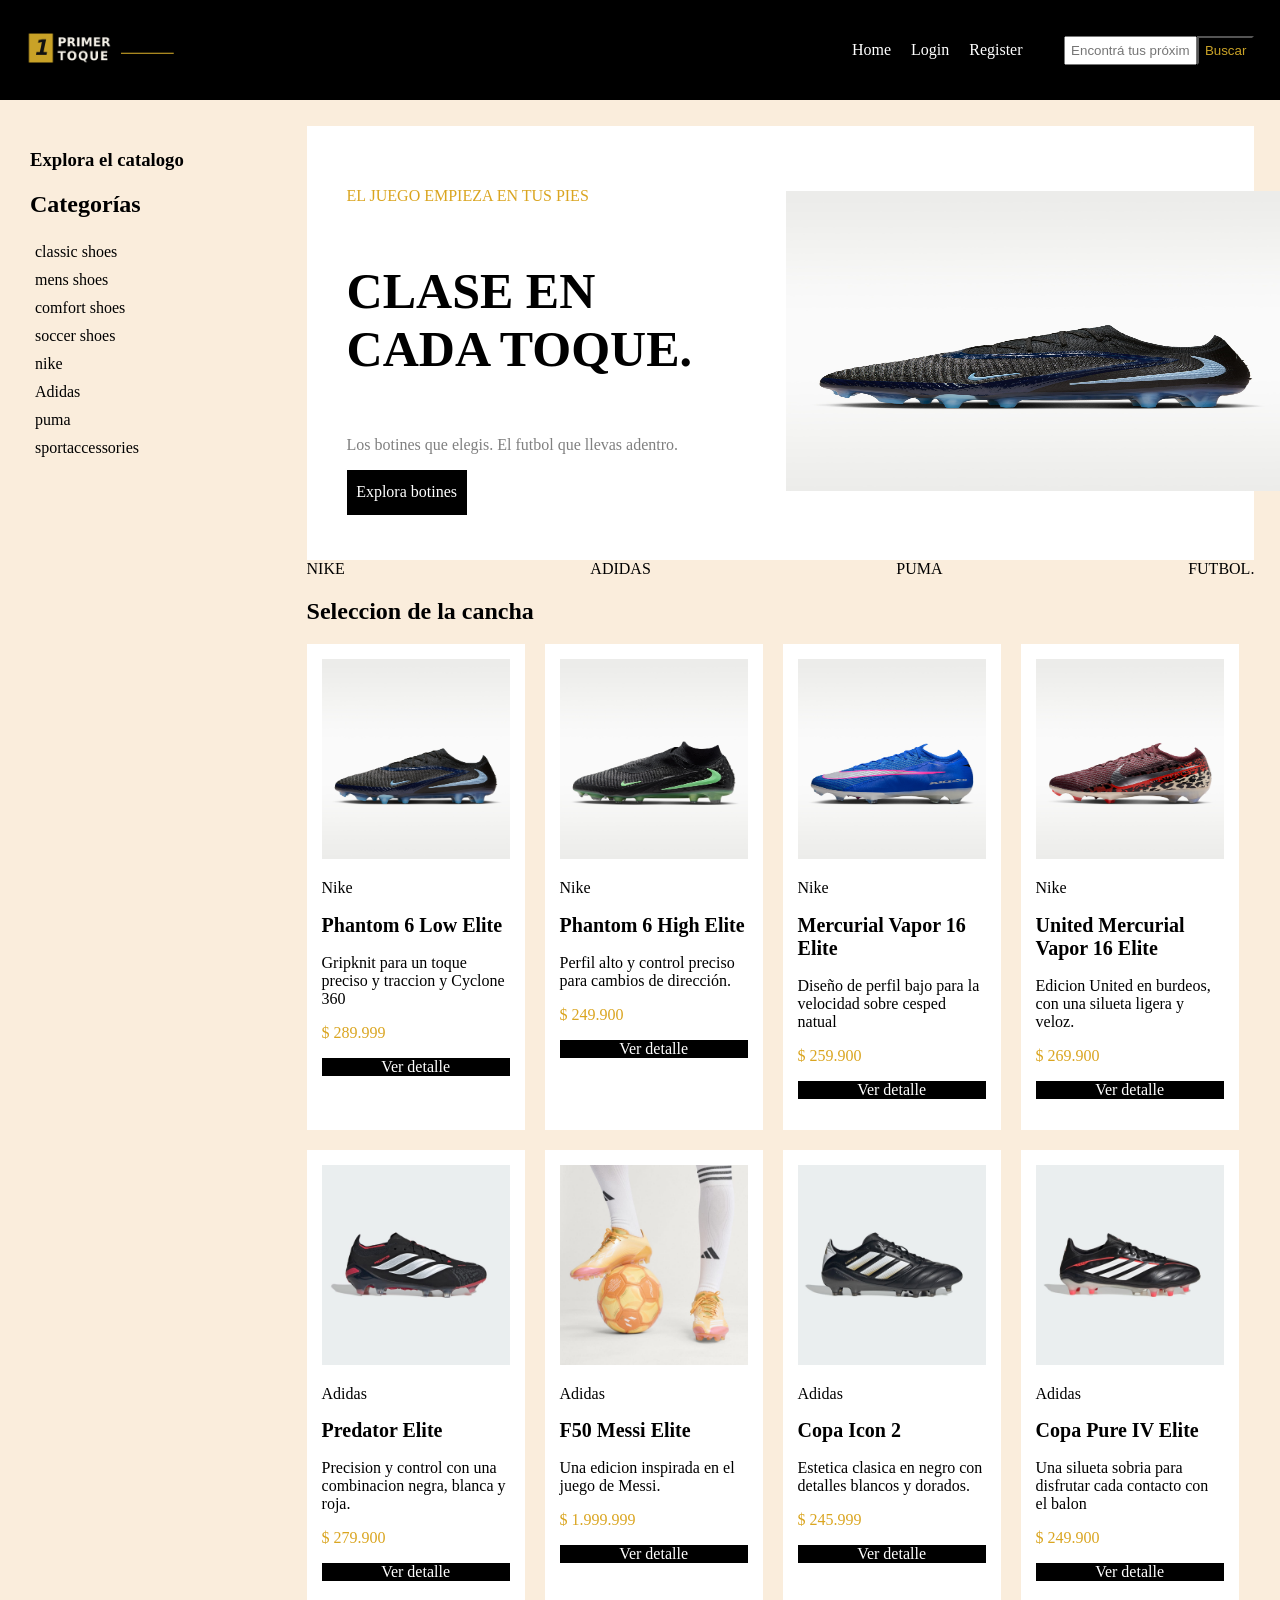
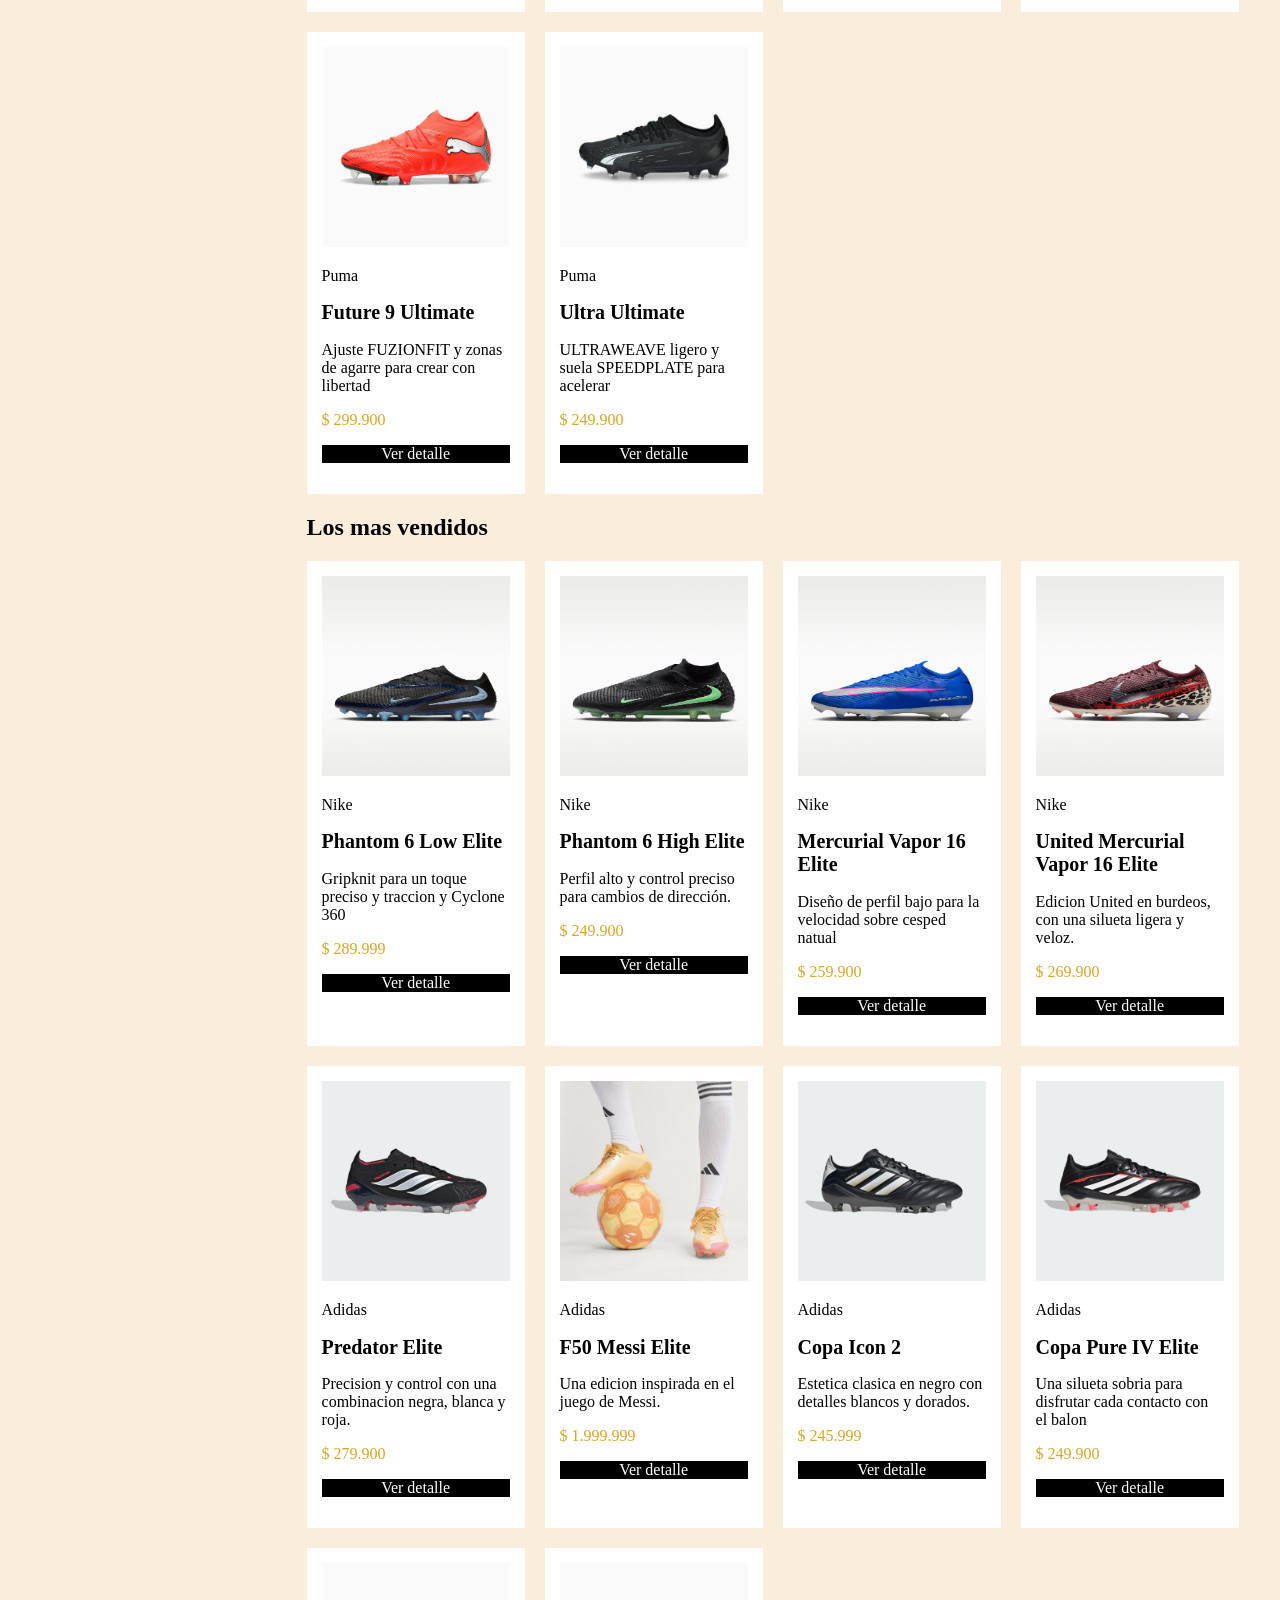
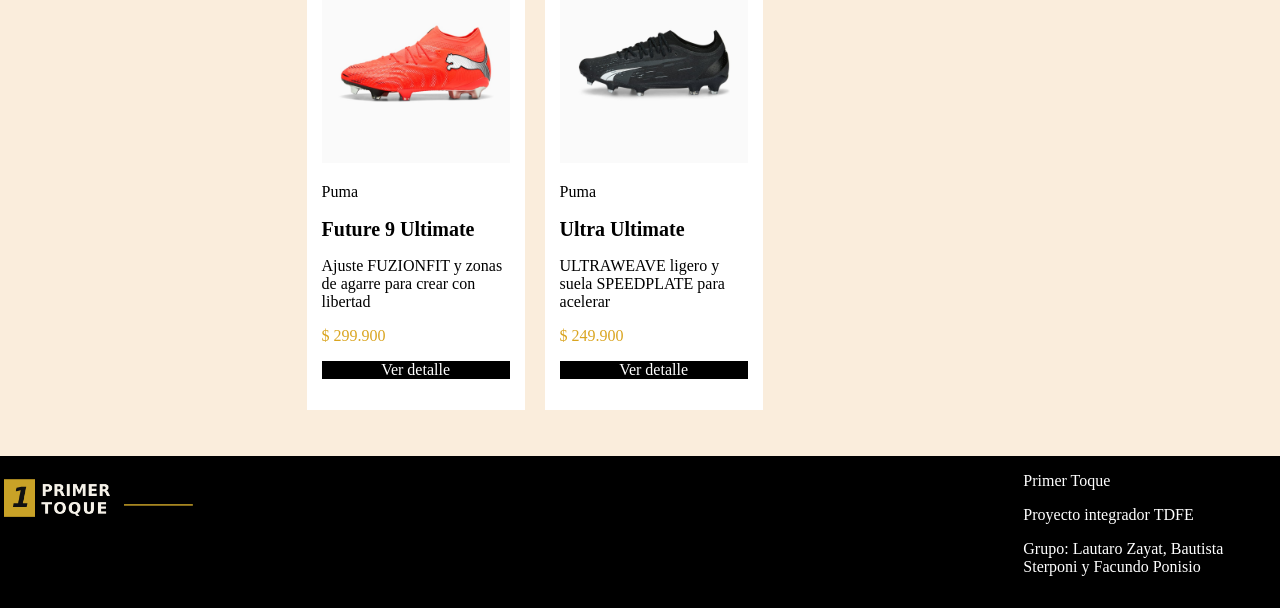
==== index.html @ 082f9bb6 "Correcciones" ====
<!DOCTYPE html>
<html lang="en">
<head>
    <meta charset="UTF-8">
    <meta name="viewport" content="width=device-width, initial-scale=1.0">
    <link rel="stylesheet" href="./css/styles.css">
    <title>index</title>
</head>
<body>
<header>
        <div class="logoclaro">
    <a href="./index.html">
        <img src="./img/logo-claro.png" alt="logo">
    </a>
</div>
        <nav class="userheader">
            <ul class="navul">
                <li><a href="./index.html">Home </a></li>
                <li><a href="./login.html">Login </a></li>
                <li><a href="./register.html">Register</a></li>
            </ul>
        </nav>
<form class="buscador" action="" method="GET">
    <input type="text" name="buscar" placeholder="Encontrá tus próximos botines">
    <button type="submit">Buscar</button>
</form>
</header>
<div class="contenido">
    <aside class="aside">
        <h3> Explora el catalogo</h3>
        <h2>Categorías</h2>
        <nav>
            <ul>
                <li><a href="./category.html">classic shoes</a></li>
                <li><a href="./category.html">mens shoes</a></li>
                <li><a href="./category.html">comfort shoes</a></li>
                <li><a href="./category.html">soccer shoes</a></li>
                <li><a href="./category.html">nike</a></li>
                <li><a href="./category.html">Adidas</a></li>
                <li><a href="./category.html">puma</a></li>
                <li><a href="./category.html">sportaccessories</a></li>
            </ul>
        </nav>
    </aside>
<main>
<section class="secind">
        <div class="textind">
        <p class="text1">EL JUEGO EMPIEZA EN TUS PIES</p>
        <h1 class="tituind">CLASE EN CADA TOQUE.</h1>
        <p class="text2">Los botines que elegis. El futbol que llevas adentro.</p>
        <a class="text3" href="./category.html"> Explora botines
        </a>   
        </div>
        <div class="imgportada">
        <img class="imgindex" src="./img/nike-phantom-low.jpg" alt="Imagen del botin phantom 6 low Elite">
        </div>
</section>
    <div class="marcasind">
        <span> NIKE</span>
       <span> ADIDAS</span>
       <span> PUMA</span>
       <span> FUTBOL.</span>
    </div>
<section>
    <h1> Seleccion de la cancha</h1>
    <div class="primerafila fila">
<article class="botin1">
    <img src="./img/nike-phantom-low.jpg" alt="botin">
    <p>Nike</p>
    <h2>Phantom 6 Low Elite</h2>
    <p>Gripknit para un toque preciso y traccion y Cyclone 360</p>
    <a href="./product.html"> 
    <span class="precios">
        $ 289.999
    </span>
     <div>
        <p> Ver detalle</p>
     </div>
    </a>
</article>

<article class="botin2">
    <img src="./img/nike-phantom-high.jpg" alt="botin">
    <p>Nike</p>
    <h2> Phantom 6 High Elite</h2>
    <p>Perfil alto y control preciso para cambios de dirección.</p>
    <a href="./product.html"> 
    <span class="precios">
        $ 249.900
    </span>
     <div>
        <p> Ver detalle</p>
     </div> 
    </a>
</article>

<article class="botin3">
    <img src="./img/nike-vapor.jpg" alt="botin">
    <p>Nike</p>
    <h2>Mercurial Vapor 16 Elite</h2>
    <p>Diseño de perfil bajo para la velocidad sobre cesped natual </p>
    <a href="./product.html">
    <span class="precios">
        $ 259.900
    </span>
     <div>
        <p> Ver detalle</p>
    </div> 
    </a>
</article>
<article class="botin4">
    <img src="./img/nike-united.jpg" alt="botin">
    <p>Nike</p>
    <h2>United Mercurial Vapor 16 Elite</h2>
    <p>Edicion United en burdeos, con una silueta ligera y veloz. </p>
    <a href="./product.html"> 
    <span class="precios">
        $ 269.900
    </span>
     <div>
        <p> Ver detalle</p> 
    </a>
</article>
</div>
<div class="segundafila fila">
</article>
<article class="botin5">
    <img src="./img/adidas-predator.jpg" alt="botin">
    <p>Adidas</p>
    <h2>Predator Elite</h2>
    <p>Precision y control con una combinacion negra, blanca y roja. </p>
    <a href="./product.html"> 
    <span class="precios">
        $ 279.900
    </span>
     <div>
        <p> Ver detalle</p>
    </div> 
    </a>
</article>
<article class="botin6">
    <img src="./img/adidas-f50-messi.jpg"alt="botin">
    <p>Adidas</p>
    <h2>F50 Messi Elite</h2>
    <p>Una edicion inspirada en el juego de Messi. </p>
    <a href="./product.html"> 
    <span class="precios">
        $ 1.999.999
    </span>
     <div>
        <p> Ver detalle</p>
    </div> 
    </a>
</article>
<article class="botin7">
    <img src="./img/adidas-copa-icon.jpg" alt="botin">
    <p>Adidas</p>
    <h2>Copa Icon 2</h2>
    <p>Estetica clasica en negro con detalles blancos y dorados. </p>
    <a href="./product.html">
    <span class="precios">
       $ 245.999
    </span> 
     <div>
        <p> Ver detalle</p>
    </div> 
    </a>
</article>
<article class="botin8">
    <img src="./img/adidas-copa-pure.jpg" alt="botin">
    <p>Adidas</p>
    <h2>Copa Pure IV Elite</h2>
    <p>Una silueta sobria para disfrutar cada contacto con el balon </p>
    <a href="./product.html"> 
    <span class="precios">
        $ 249.900
    </span>
    <div>
        <p> Ver detalle</p>
    </div>  
    </a>
</article>
</div>
<div class="tercerafila fila">
<article class="botin9">
    <img src="./img/puma-future.jpg" alt="botin">
    <p>Puma</p>
    <h2>Future 9 Ultimate</h2>
    <p>Ajuste FUZIONFIT y zonas de agarre para crear con libertad </p>
    <a href="./product.html">
    <span class="precios">
        $ 299.900
    </span> 
     <div>
        <p> Ver detalle</p>
    </div> 
    </a>
</article>
<article class="botin10">
    <img src="./img/puma-ultra.jpg" alt="botin">
    <p>Puma</p>
    <h2>Ultra Ultimate</h2>
    <p>ULTRAWEAVE ligero y suela SPEEDPLATE para acelerar </p>
    <a href="./product.html"> 
    <span class="precios">
        $ 249.900
    </span>
     <div>
        <p> Ver detalle</p>
    </div> 
    </a>
</article>
</div>
</section>
<section>
<h1> Los mas vendidos </h1>
<div class="primerafila fila">
<article class="botin1">
    <img src="./img/nike-phantom-low.jpg" alt="botin">
    <p>Nike</p>
    <h2>Phantom 6 Low Elite</h2>
    <p>Gripknit para un toque preciso y traccion y Cyclone 360</p>
    <a href="./product.html"> 
    <span class="precios">
        $ 289.999
    </span>
     <div>
        <p> Ver detalle</p>
     </div>
    </a>
</article>

<article class="botin2">
    <img src="./img/nike-phantom-high.jpg" alt="botin">
    <p>Nike</p>
    <h2> Phantom 6 High Elite</h2>
    <p>Perfil alto y control preciso para cambios de dirección.</p>
    <a href="./product.html"> 
    <span class="precios">
        $ 249.900
    </span>
     <div>
        <p> Ver detalle</p>
     </div> 
    </a>
</article>

<article class="botin3">
    <img src="./img/nike-vapor.jpg" alt="botin">
    <p>Nike</p>
    <h2>Mercurial Vapor 16 Elite</h2>
    <p>Diseño de perfil bajo para la velocidad sobre cesped natual </p>
    <a href="./product.html">
    <span class="precios">
        $ 259.900
    </span>
     <div>
        <p> Ver detalle</p>
    </div> 
    </a>
</article>
<article class="botin4">
    <img src="./img/nike-united.jpg" alt="botin">
    <p>Nike</p>
    <h2>United Mercurial Vapor 16 Elite</h2>
    <p>Edicion United en burdeos, con una silueta ligera y veloz. </p>
    <a href="./product.html"> 
    <span class="precios">
        $ 269.900
    </span>
     <div>
        <p> Ver detalle</p> 
    </a>
</article>
</div>
<div class="segundafila fila">
</article>
<article class="botin5">
    <img src="./img/adidas-predator.jpg" alt="botin">
    <p>Adidas</p>
    <h2>Predator Elite</h2>
    <p>Precision y control con una combinacion negra, blanca y roja. </p>
    <a href="./product.html"> 
    <span class="precios">
        $ 279.900
    </span>
     <div>
        <p> Ver detalle</p>
    </div> 
    </a>
</article>
<article class="botin6">
    <img src="./img/adidas-f50-messi.jpg"alt="botin">
    <p>Adidas</p>
    <h2>F50 Messi Elite</h2>
    <p>Una edicion inspirada en el juego de Messi. </p>
    <a href="./product.html"> 
    <span class="precios">
        $ 1.999.999
    </span>
     <div>
        <p> Ver detalle</p>
    </div> 
    </a>
</article>
<article class="botin7">
    <img src="./img/adidas-copa-icon.jpg" alt="botin">
    <p>Adidas</p>
    <h2>Copa Icon 2</h2>
    <p>Estetica clasica en negro con detalles blancos y dorados. </p>
    <a href="./product.html">
    <span class="precios">
       $ 245.999
    </span> 
     <div>
        <p> Ver detalle</p>
    </div> 
    </a>
</article>
<article class="botin8">
    <img src="./img/adidas-copa-pure.jpg" alt="botin">
    <p>Adidas</p>
    <h2>Copa Pure IV Elite</h2>
    <p>Una silueta sobria para disfrutar cada contacto con el balon </p>
    <a href="./product.html"> 
    <span class="precios">
        $ 249.900
    </span>
    <div>
        <p> Ver detalle</p>
    </div>  
    </a>
</article>
</div>
<div class="tercerafila fila">
<article class="botin9">
    <img src="./img/puma-future.jpg" alt="botin">
    <p>Puma</p>
    <h2>Future 9 Ultimate</h2>
    <p>Ajuste FUZIONFIT y zonas de agarre para crear con libertad </p>
    <a href="./product.html">
    <span class="precios">
        $ 299.900
    </span> 
     <div>
        <p> Ver detalle</p>
    </div> 
    </a>
</article>
<article class="botin10">
    <img src="./img/puma-ultra.jpg" alt="botin">
    <p>Puma</p>
    <h2>Ultra Ultimate</h2>
    <p>ULTRAWEAVE ligero y suela SPEEDPLATE para acelerar </p>
    <a href="./product.html"> 
    <span class="precios">
        $ 249.900
    </span>
     <div>
        <p> Ver detalle</p>
    </div> 
    </a>
</article>
</div>
</section>
</main>
</div>

<footer>
    <a href="./index.html">
        <img src="./img/logo-claro.png" alt="logo">
    </a>

 <ul class="footer-links">
        <li><a href="./index.html" class="txtfooter" >Primer Toque</a></li>
    <p class="txtfooter">Proyecto integrador TDFE</p>
    <p class="txtfooter">Grupo: Lautaro Zayat, Bautista Sterponi y Facundo Ponisio</p>
</ul>

</footer>

</body>
</html>
---- css/styles.css ----
* { 
   box-sizing: border-box; 
}
	body {
    margin: 0;
    background-color: rgb(250, 237, 220);
 }	
ul, ol {
   padding: 0;
 }
li {
   list-style-type: none; 
}

a { 
  text-decoration: none; color: #000; 
}

header{
    background-color: black;
    display: flex; 
    align-items:center;
    padding: 0.5% 2%;
    height:100px;
}

.userheader {
    display: flex;
    justify-content: center;
    width:40%;
}

.navul {
    display: flex;
    flex-direction:row;
    gap: 20px;
    padding: 0;
    justify-content: center;
}
.userheader a {
    color: white;         
    text-decoration: none;
   
}

.buscador {
    display: flex;
    width: 30%;
    margin-left: 0;
}

.buscador input {
    width: 100%;
    padding: 5px;
}

.buscador button {
    background-color: black;
    color: #C9A227
}

.logoclaro img{
     width: 20%;
    height: auto;
}

footer{
    background-color: black;
margin-bottom: 0;
text-decoration: none;
display: flex;
}

footer img {
    width: 20%;
    height: auto;
    margin-top: 2%;
    margin-bottom: 7%;
}

.txtfooter{
    color:white;
    justify-content: flex-start;
    display: flex;
}

main{
    padding:2%;
}

.fila {
    display: flex;
    flex-wrap: wrap;
    gap: 20px;
    margin-bottom: 20px;
}

.fila article {
    width: 23%;
    padding: 15px;
    background-color: white;
}

.fila img {
    width: 100%;
    height: 200px;
}

.fila p {
    width: 100%;
}

.fila h2 {
    font-size: 20px;
}
.contenido{
    display:flex;
    flex-direction: row;
}
.contenido aside{
    width:20%;
    padding:30px
}
.contenido main{
    width:80%;
    margin: 0px 0px 0px 30px;
}
article div p{
    display:flex;
    flex-direction:row;
    background-color: black;
    color: white;
    justify-content: center;
}
aside nav ul li{
    padding:5px;
}
.precios{
    color:goldenrod;
}
.menshoe{
    color:goldenrod;
}
.producto {
    display: flex;
    flex-direction: row;
    gap: 40px;
    margin-top: 30px;
}

.imagenproducto {
    width: 50%;
    background-color: white;
    padding: 20px;
}

.imagenproducto img {
    width: 100%;
    height: 500px;
    object-fit: contain;
}

.infoproducto {
    width: 50%;
    padding: 20px;
}

.marca {
    color: goldenrod;
    font-size: 18px;
}

.infoproducto h1 {
    font-size: 35px;
}

.descripcion {
    font-size: 18px;
    line-height: 1.5;
}

.infoproducto .precios {
    font-size: 25px;
    font-weight: bold;
    color: goldenrod;
}

.talles {
    margin-top: 30px;
}

.talles button {
    background-color: white;
    border: 1px solid black;
    padding: 10px 15px;
    margin-right: 5px;
}

.cantidad {
    margin-top: 25px;
}

.cantidad input {
    width: 60px;
    padding: 8px;
}

.comprar {
    margin-top: 25px;
}

.comprar button {
    width: 200px;
    padding: 12px;
    background-color: black;
    color: white;
    border: none;
    font-size: 16px;
}

.detallesproducto {
    margin-top: 40px;
    padding: 20px;
    background-color: white;
}

.detallesproducto h2 {
    font-size: 22px;
}

.detallesproducto p {
    line-height: 1.5;
}

.detallesproducto ul {
    padding-left: 20px;
}

.detallesproducto li {
    list-style-type: disc;
    padding: 5px;
}

.login{
    background-color: white;
    width: 30%;
    height: auto;
     margin: 5% auto;
}

.contralogin{
    margin-bottom: 2%;
}

.loginform{
   padding: 7%;
}

.ingresar{
    width: 100%;
    padding: 10px;
    background-color: black;
    color: white;
    border: none;
    margin-top: 10px;
    margin-bottom: 2%;
}

.tulugar{
    color: goldenrod;
}

.mainlogin{
    display: flex;
}

.mainregister{
    display: flex;
}

.registrarme{
     width: 100%;
    padding: 10px;
    background-color: black;
    color: white;
    border: none;
    margin-top: 2%;
    margin-bottom: 2%;
}

.contraregister{
    margin-bottom: 2%;
}

.registerform{
   padding: 7%;
}
.secind{
    display:flex;
    background-color:white;
    padding:25px;
}
.imgindex{
    display:flex;
    flex-direction:row;
    width:500px;
    height: 300px;
    margin: 40px 20px 40px 50px;
}
.textind{
    display:flex;   
    background-color: white;
    flex-direction: column;
    margin: 20px 15px 20px 15px;
}
.imgportada{
    width: 55%;
}
.text1{
    color:goldenrod
}
.tituind{
    font-size:50px;
}
.text2{
    color:rgba(0,0,0,0.5 )
}
.text3{
    display:flex;
    background-color:black;
    color:white;
    width:120px;
    height:45px;
    align-items:center;
    justify-content:center;
}
.marcasind{
    display:flex;
    justify-content:space-between;
}
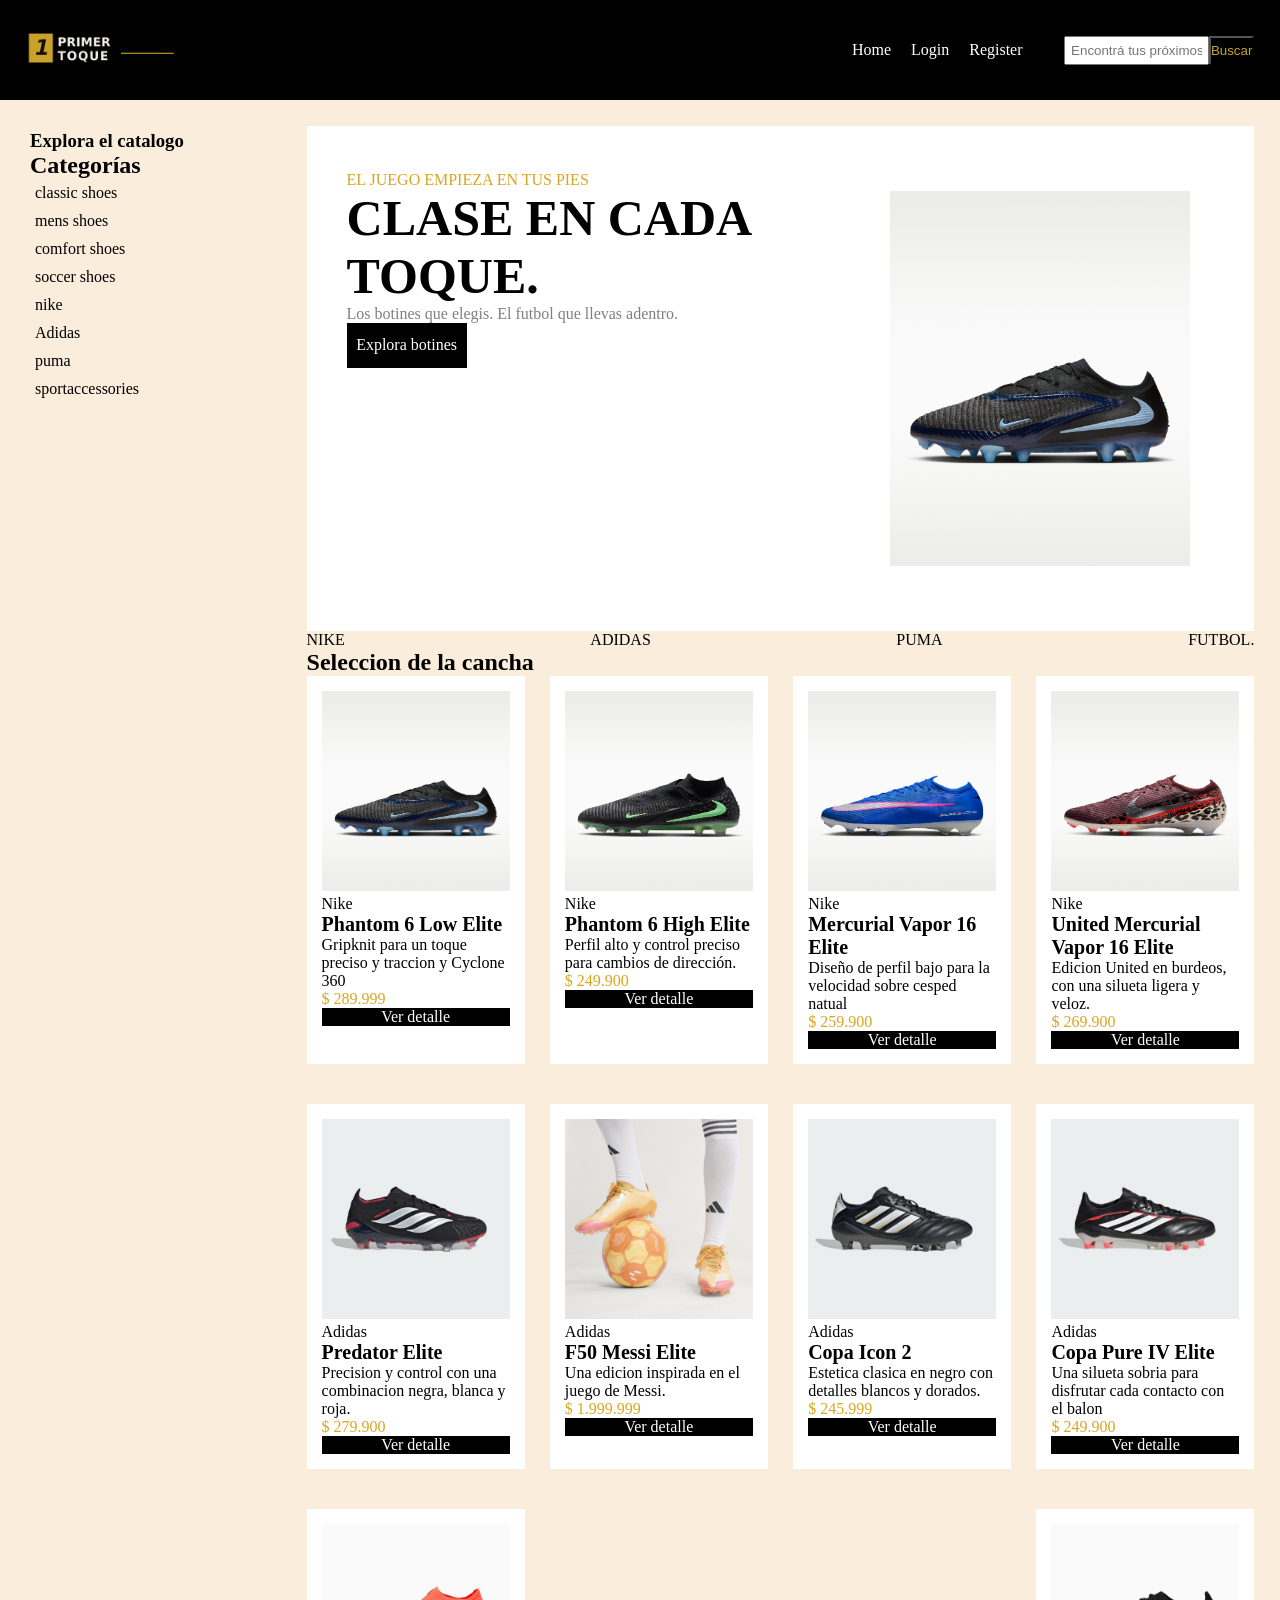
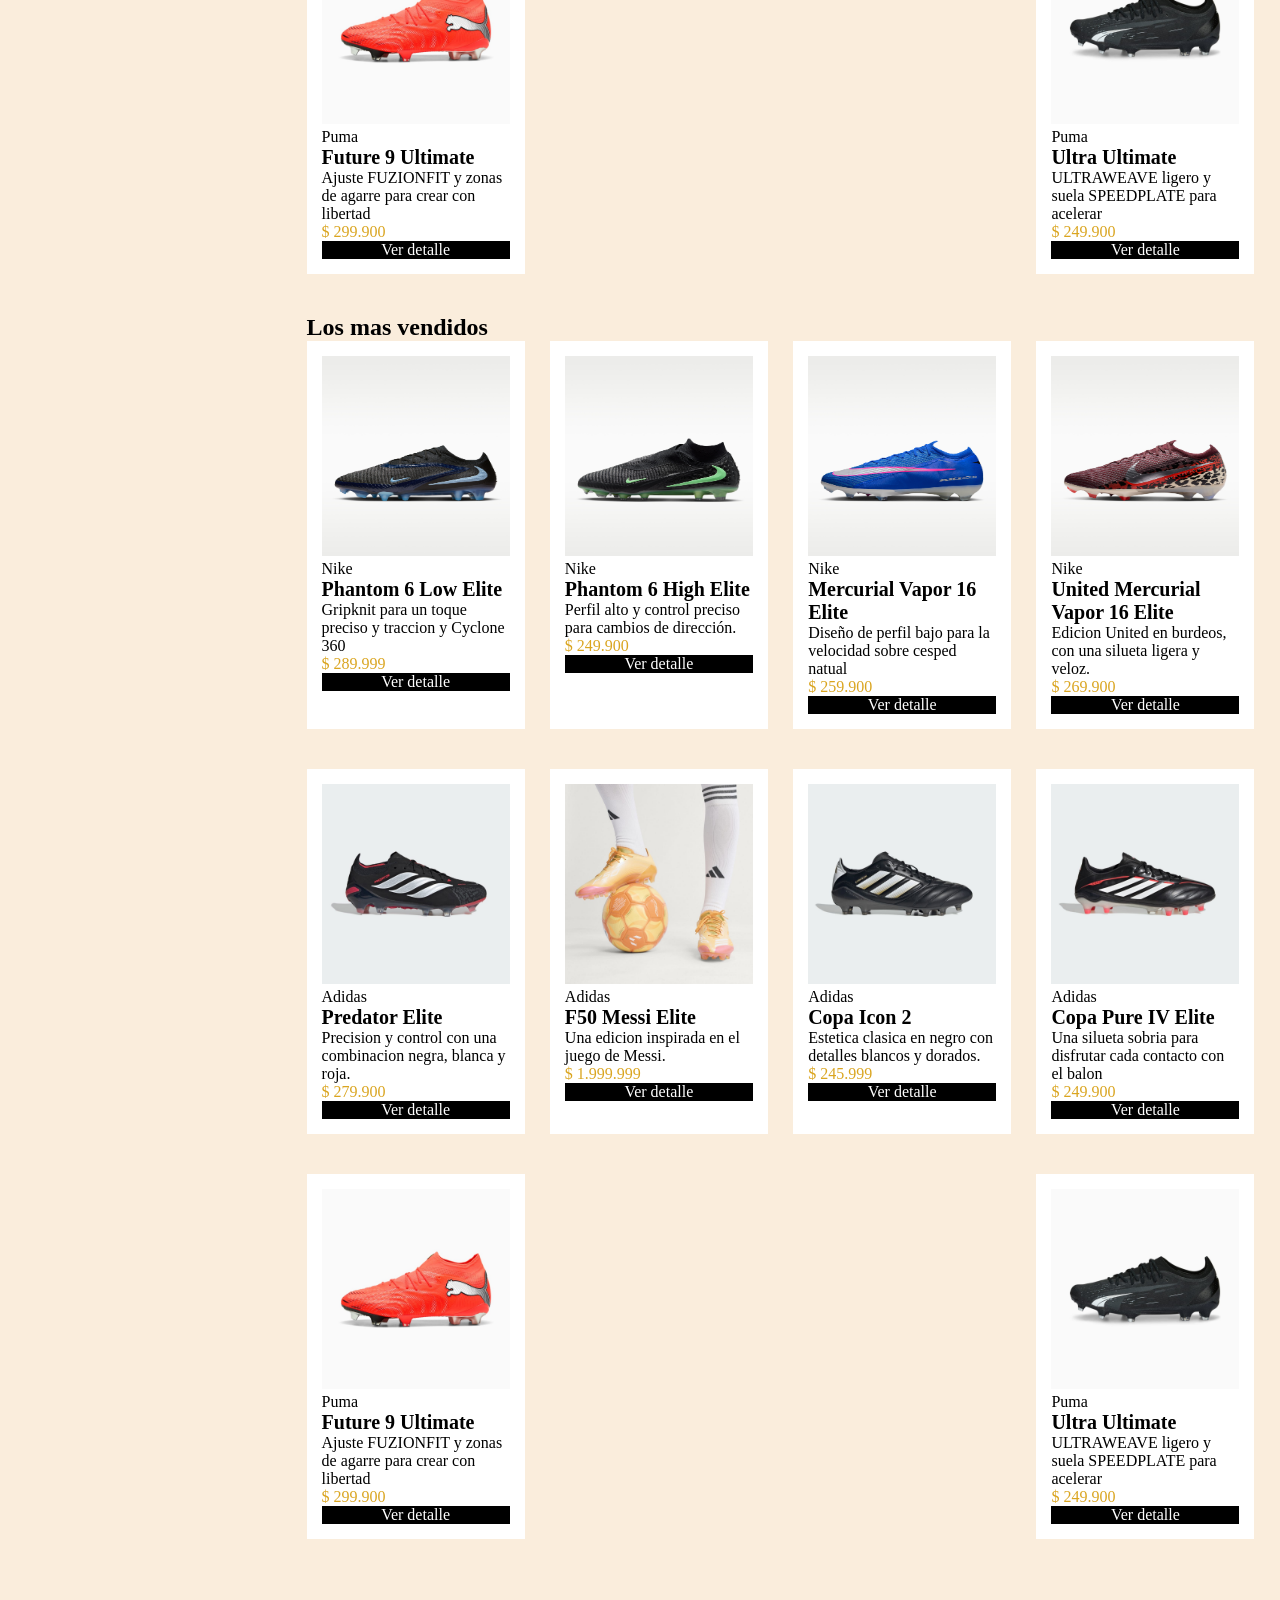
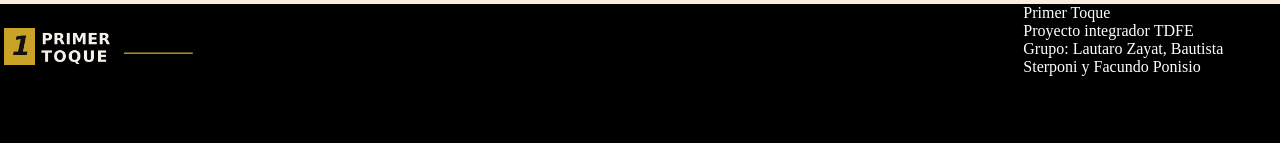
==== commit 7219f495: "Search-Results" ====
--- a/index.html
+++ b/index.html
@@ -20,7 +20,7 @@
                 <li><a href="./register.html">Register</a></li>
             </ul>
         </nav>
-<form class="buscador" action="" method="GET">
+<form class="buscador" action="./search-results.html" method="GET">
     <input type="text" name="buscar" placeholder="Encontrá tus próximos botines">
     <button type="submit">Buscar</button>
 </form>
--- a/css/styles.css
+++ b/css/styles.css
@@ -1,13 +1,14 @@
 * { 
    box-sizing: border-box; 
+   margin:0;
+   padding:0;
+
 }
 	body {
     margin: 0;
     background-color: rgb(250, 237, 220);
  }	
-ul, ol {
-   padding: 0;
- }
+ 
 li {
    list-style-type: none; 
 }
@@ -33,9 +34,11 @@
 .navul {
     display: flex;
     flex-direction:row;
-    gap: 20px;
     padding: 0;
     justify-content: center;
+}
+.navul li {
+    margin: 0 10px;
 }
 .userheader a {
     color: white;         
@@ -91,12 +94,13 @@
 .fila {
     display: flex;
     flex-wrap: wrap;
-    gap: 20px;
+    justify-content: space-between;
     margin-bottom: 20px;
 }
 
 .fila article {
     width: 23%;
+    margin-bottom: 20px;
     padding: 15px;
     background-color: white;
 }
@@ -144,24 +148,23 @@
 .producto {
     display: flex;
     flex-direction: row;
-    gap: 40px;
+    justify-content: space-between;
     margin-top: 30px;
 }
 
 .imagenproducto {
-    width: 50%;
+    width: 48%;
     background-color: white;
     padding: 20px;
 }
 
 .imagenproducto img {
     width: 100%;
-    height: 500px;
-    object-fit: contain;
+    height: auto;
 }
 
 .infoproducto {
-    width: 50%;
+    width: 48%;
     padding: 20px;
 }
 
@@ -176,7 +179,6 @@
 
 .descripcion {
     font-size: 18px;
-    line-height: 1.5;
 }
 
 .infoproducto .precios {
@@ -228,10 +230,6 @@
     font-size: 22px;
 }
 
-.detallesproducto p {
-    line-height: 1.5;
-}
-
 .detallesproducto ul {
     padding-left: 20px;
 }
@@ -303,8 +301,7 @@
 .imgindex{
     display:flex;
     flex-direction:row;
-    width:500px;
-    height: 300px;
+    width:300px;
     margin: 40px 20px 40px 50px;
 }
 .textind{
@@ -338,3 +335,61 @@
     display:flex;
     justify-content:space-between;
 }
+
+.resultados{
+    display:flex;
+    flex-direction:row;
+    margin: 20px 0px 20px 0px;
+}
+
+.botinR8{
+    width: 20%;
+    margin: 20px 0px 20px 0px;
+    padding: 10px;
+    background-color: white;
+}
+
+.botinR8 img{
+    width: 100%;
+}
+
+.botinR7{
+    width: 20%;
+    margin: 20px 0px 20px 0px;
+    padding: 10px;
+    background-color: white;
+}
+
+.botinR7 img{
+    width: 100%;
+}
+
+@media (max-width: 420px) {
+    .contenido {
+        flex-direction: column;
+    }
+    .contenido aside {
+        width: 30%;
+        margin-bottom: 20px;
+    }
+    .contenido main {
+        width: 90%;
+        margin: 0;
+    }
+    .fila article {
+        width: 33%;
+    }
+    .userheader {
+        width: 50%;
+        justify-content: space-between;       
+    }
+    .buscador {
+        width: 50%;
+    }
+    .buscador input {
+        width: 70%;
+    }
+    .buscador button {
+        width: 30%;
+    }
+}
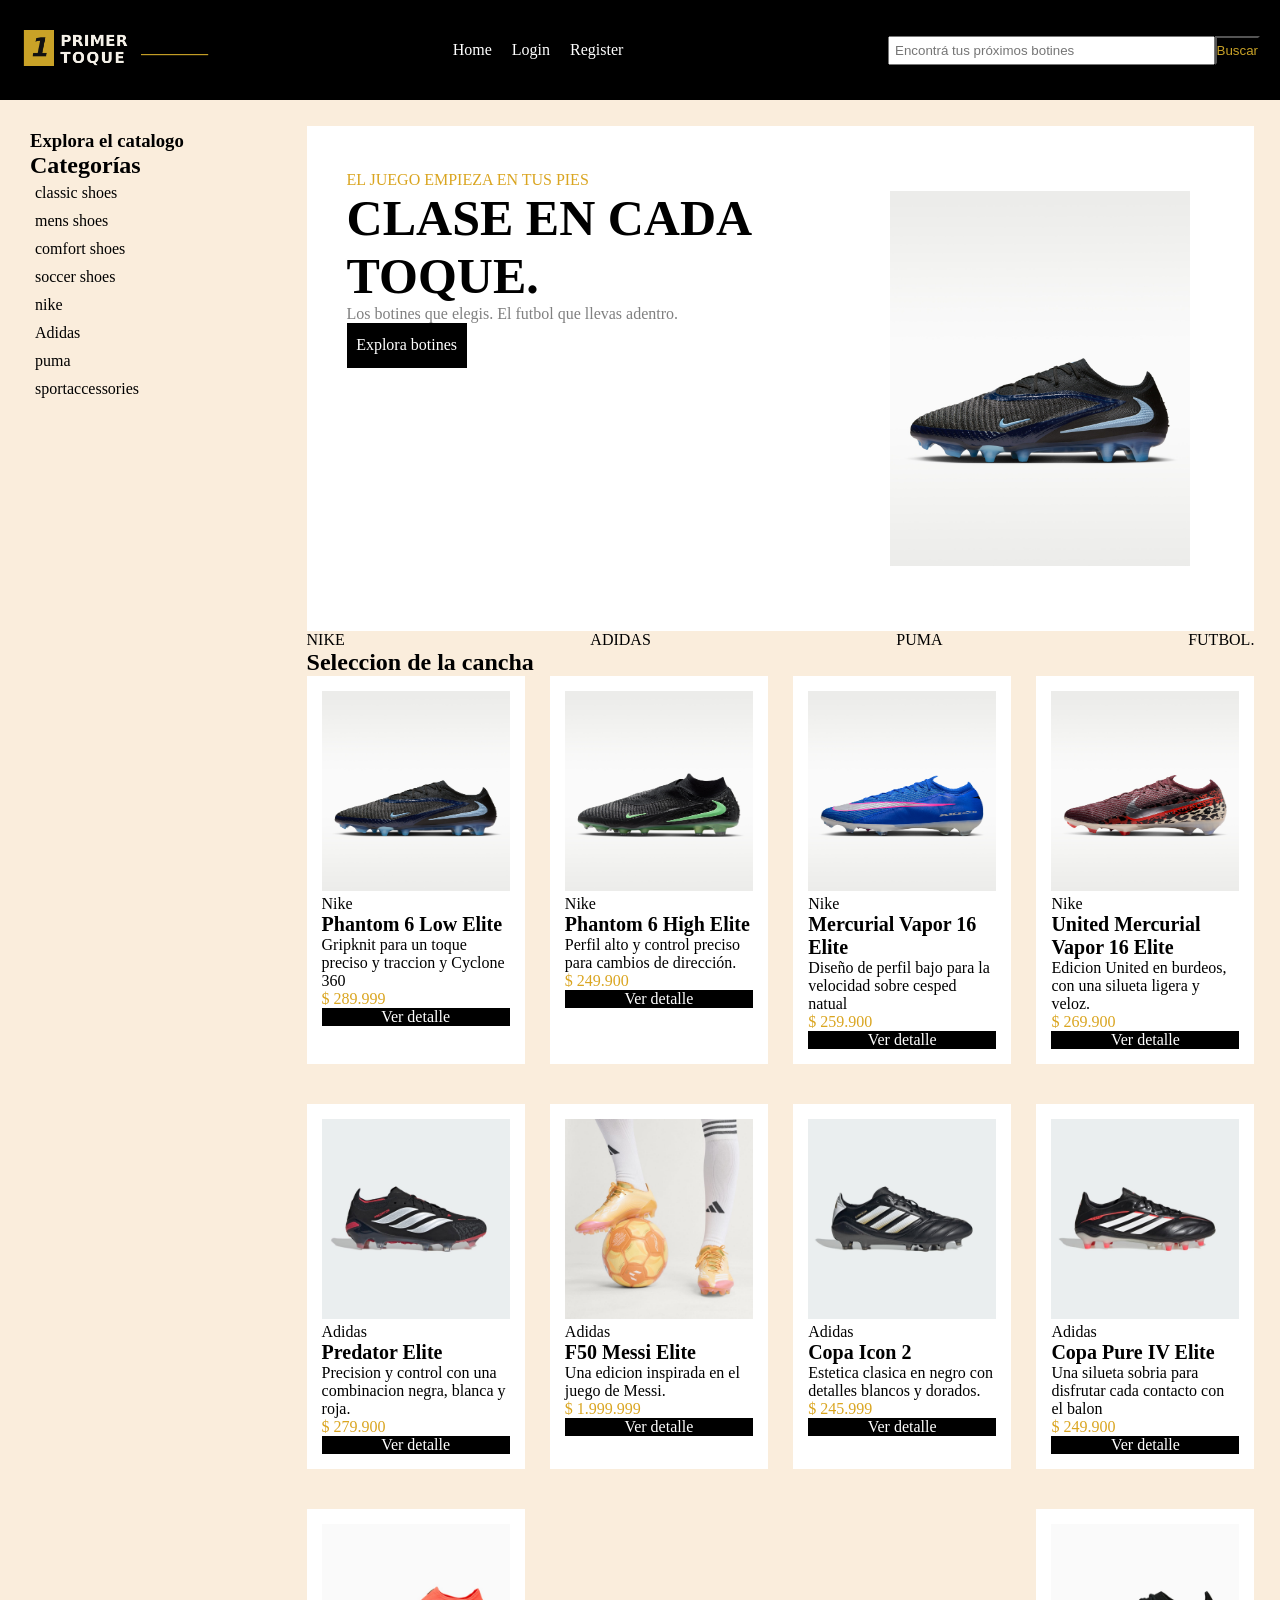
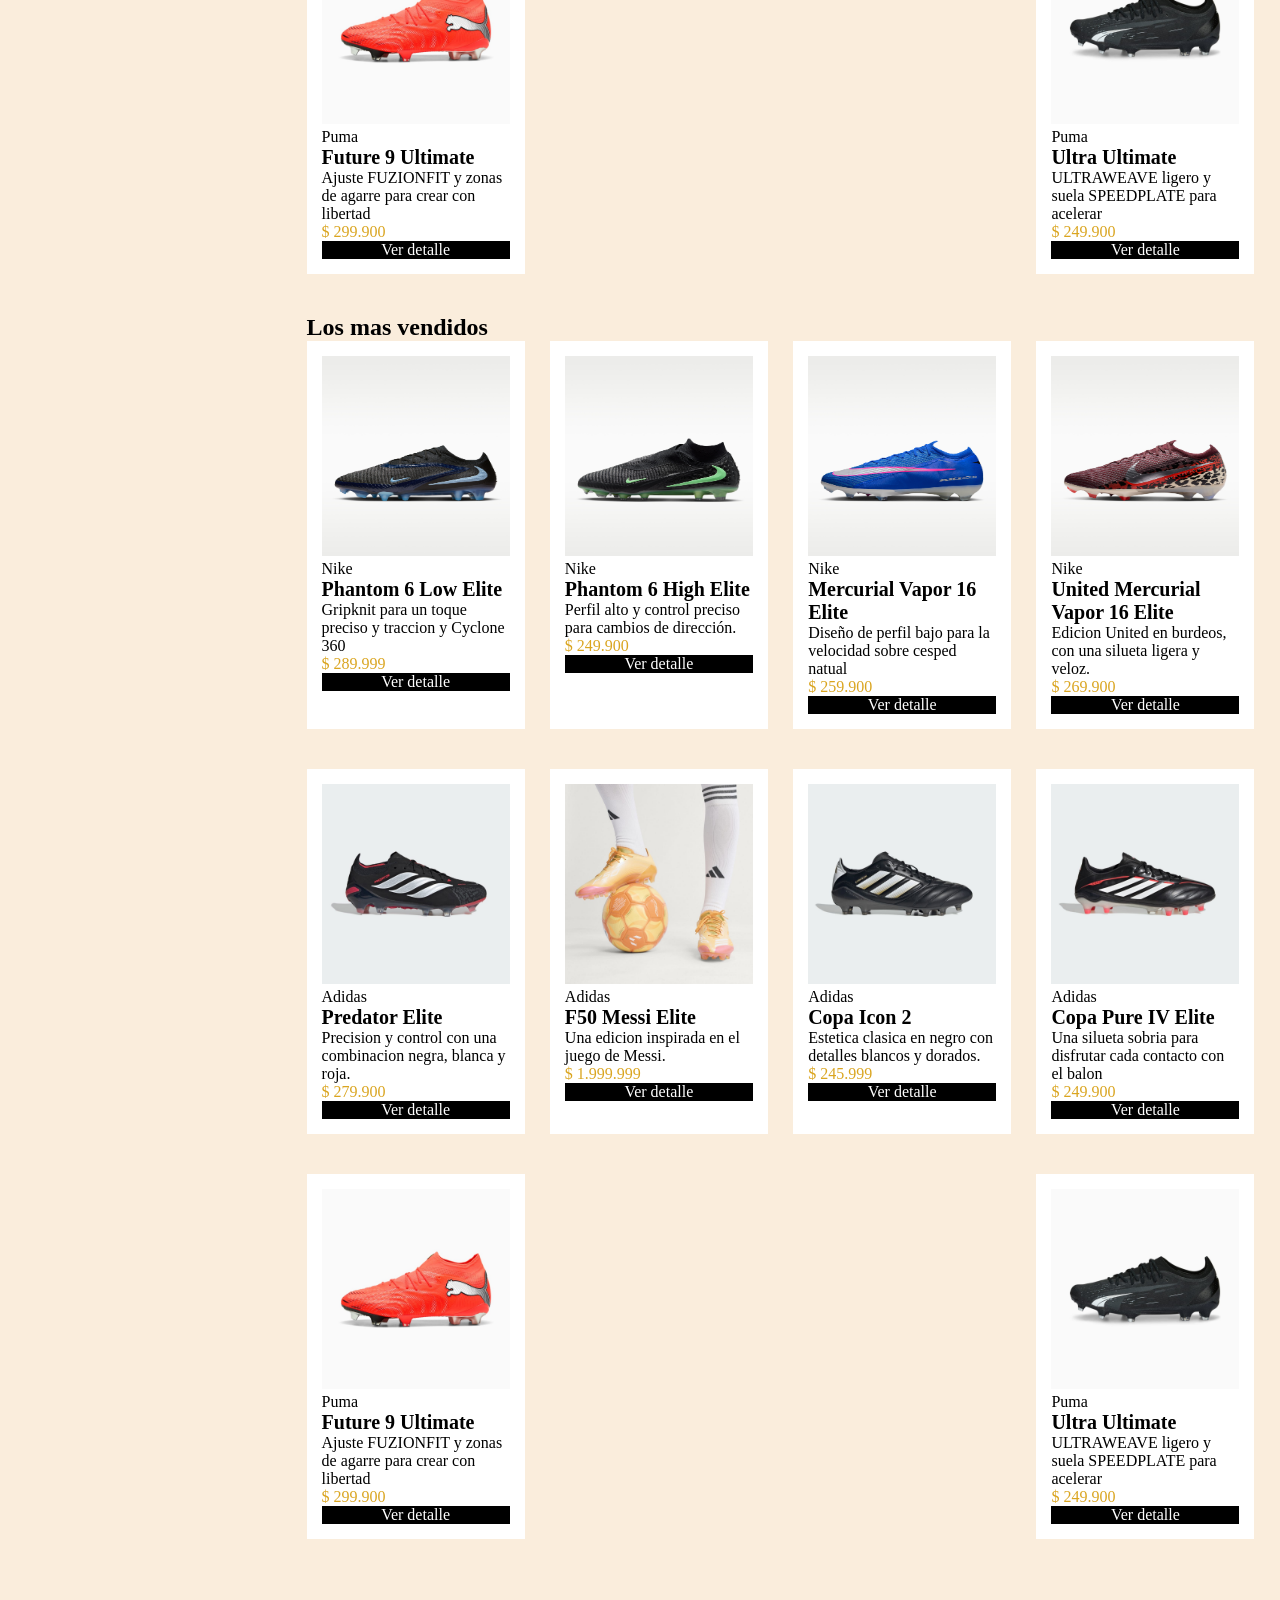
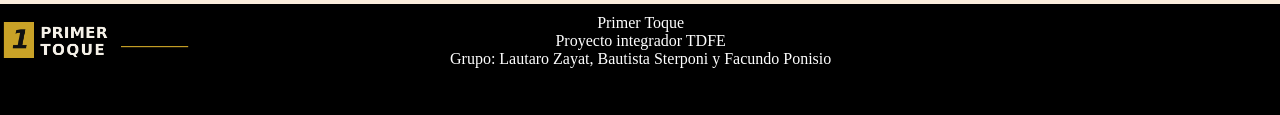
==== commit 3d37cccf: "arreglos en el header y footer" ====
--- a/index.html
+++ b/index.html
@@ -21,7 +21,7 @@
             </ul>
         </nav>
 <form class="buscador" action="./search-results.html" method="GET">
-    <input type="text" name="buscar" placeholder="Encontrá tus próximos botines">
+    <input type="text" name="buscar" placeholder="Encontrá tus próximos botines" required>
     <button type="submit">Buscar</button>
 </form>
 </header>
@@ -371,7 +371,7 @@
         <img src="./img/logo-claro.png" alt="logo">
     </a>
 
- <ul class="footer-links">
+ <ul class="footerlinks">
         <li><a href="./index.html" class="txtfooter" >Primer Toque</a></li>
     <p class="txtfooter">Proyecto integrador TDFE</p>
     <p class="txtfooter">Grupo: Lautaro Zayat, Bautista Sterponi y Facundo Ponisio</p>
--- a/css/styles.css
+++ b/css/styles.css
@@ -20,9 +20,9 @@
 header{
     background-color: black;
     display: flex; 
-    align-items:center;
-    padding: 0.5% 2%;
-    height:100px;
+    align-items: center;
+    padding: 5px 20px;
+    height: 100px;
 }
 
 .userheader {
@@ -43,13 +43,12 @@
 .userheader a {
     color: white;         
     text-decoration: none;
-   
 }
 
 .buscador {
     display: flex;
     width: 30%;
-    margin-left: 0;
+  margin-left: auto;
 }
 
 .buscador input {
@@ -63,8 +62,8 @@
 }
 
 .logoclaro img{
-     width: 20%;
-    height: auto;
+    width: 200px;
+margin-right: 70px;
 }
 
 footer{
@@ -75,16 +74,21 @@
 }
 
 footer img {
-    width: 20%;
-    height: auto;
-    margin-top: 2%;
-    margin-bottom: 7%;
-}
-
-.txtfooter{
-    color:white;
-    justify-content: flex-start;
-    display: flex;
+    width: 200px;
+    margin-top: 15px;
+    margin-bottom: 50px;
+    margin-right:250px ;
+}
+
+.txtfooter {
+    color: white;
+    display: flex;
+    justify-content: center;
+    margin-left: auto;
+}
+
+.footerlinks{
+    margin-top: 10px;
 }
 
 main{
@@ -246,9 +250,6 @@
      margin: 5% auto;
 }
 
-.contralogin{
-    margin-bottom: 2%;
-}
 
 .loginform{
    padding: 7%;
@@ -275,7 +276,20 @@
 .mainregister{
     display: flex;
 }
-
+.campoform {
+    display: flex;
+    margin-bottom: 10px;
+}
+
+.campoform label {
+    width: 170px;
+    padding-right: 10px;
+}
+
+.campoform input {
+    width: 200px;
+    padding: 5px;
+}
 .registrarme{
      width: 100%;
     padding: 10px;
@@ -381,7 +395,7 @@
     }
     .userheader {
         width: 50%;
-        justify-content: space-between;       
+        justify-content:space-between;    
     }
     .buscador {
         width: 50%;
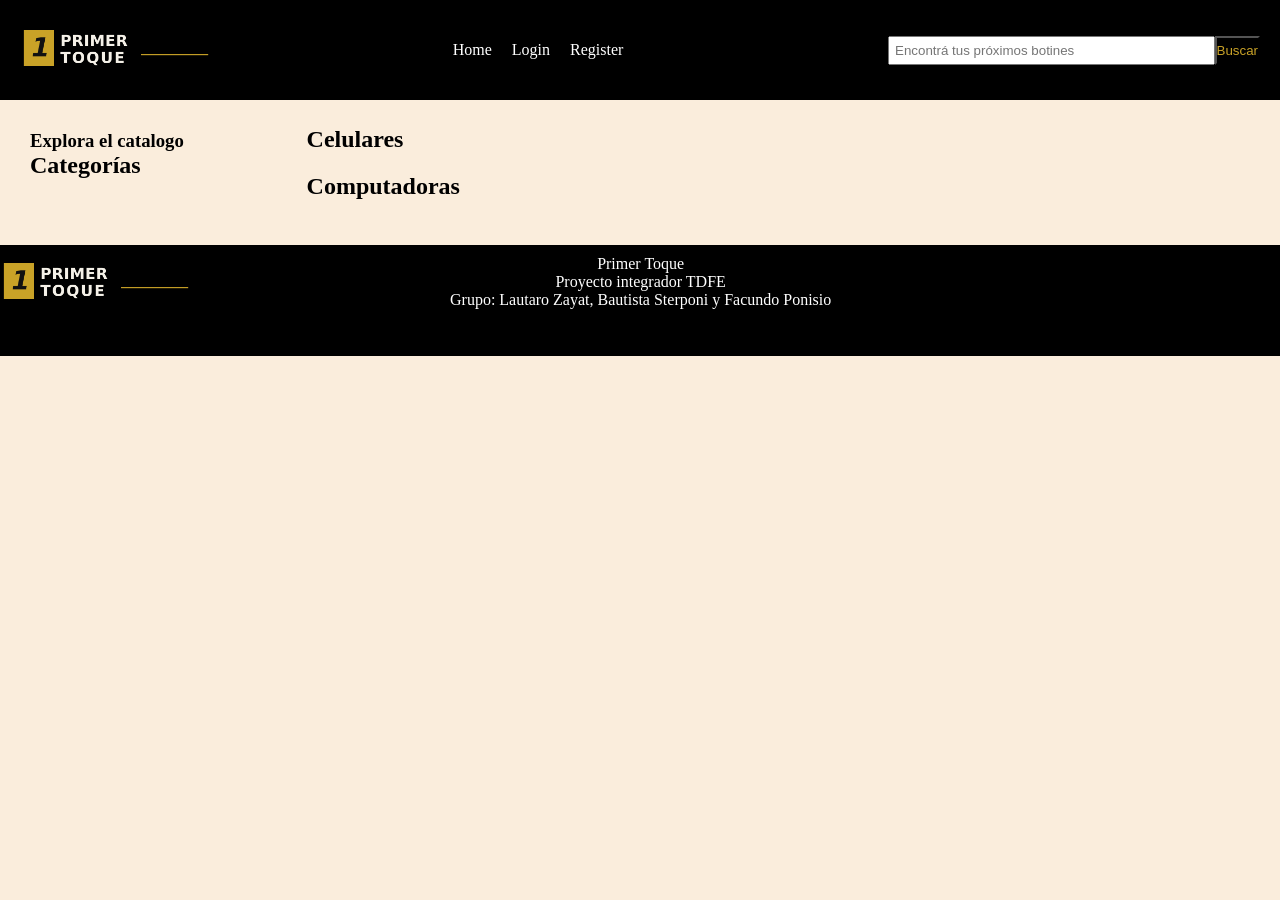
==== commit b4652ec8: "hice el home" ====
--- a/index.html
+++ b/index.html
@@ -14,14 +14,14 @@
     </a>
 </div>
         <nav class="userheader">
-            <ul class="navul">
-                <li><a href="./index.html">Home </a></li>
-                <li><a href="./login.html">Login </a></li>
-                <li><a href="./register.html">Register</a></li>
+           <ul class="navul">
+            <li><a href="./index.html">Home </a></li>
+            <li id="li-login"><a href="./login.html">Login </a></li>
+            <li id="li-registro"><a href="./register.html">Register</a></li>
             </ul>
         </nav>
 <form class="buscador" action="./search-results.html" method="GET">
-    <input type="text" name="buscar" placeholder="Encontrá tus próximos botines" required>
+    <input type="text" name="buscar" placeholder="Encontrá tus próximos botines">
     <button type="submit">Buscar</button>
 </form>
 </header>
@@ -31,340 +31,23 @@
         <h2>Categorías</h2>
         <nav>
             <ul>
-                <li><a href="./category.html">classic shoes</a></li>
-                <li><a href="./category.html">mens shoes</a></li>
-                <li><a href="./category.html">comfort shoes</a></li>
-                <li><a href="./category.html">soccer shoes</a></li>
-                <li><a href="./category.html">nike</a></li>
-                <li><a href="./category.html">Adidas</a></li>
-                <li><a href="./category.html">puma</a></li>
-                <li><a href="./category.html">sportaccessories</a></li>
+                
             </ul>
         </nav>
     </aside>
 <main>
-<section class="secind">
-        <div class="textind">
-        <p class="text1">EL JUEGO EMPIEZA EN TUS PIES</p>
-        <h1 class="tituind">CLASE EN CADA TOQUE.</h1>
-        <p class="text2">Los botines que elegis. El futbol que llevas adentro.</p>
-        <a class="text3" href="./category.html"> Explora botines
-        </a>   
-        </div>
-        <div class="imgportada">
-        <img class="imgindex" src="./img/nike-phantom-low.jpg" alt="Imagen del botin phantom 6 low Elite">
-        </div>
+
+<section>
+    <h1>Celulares</h1>
+    <div class="fila" id="productos-celulares"></div>
 </section>
-    <div class="marcasind">
-        <span> NIKE</span>
-       <span> ADIDAS</span>
-       <span> PUMA</span>
-       <span> FUTBOL.</span>
-    </div>
+
 <section>
-    <h1> Seleccion de la cancha</h1>
-    <div class="primerafila fila">
-<article class="botin1">
-    <img src="./img/nike-phantom-low.jpg" alt="botin">
-    <p>Nike</p>
-    <h2>Phantom 6 Low Elite</h2>
-    <p>Gripknit para un toque preciso y traccion y Cyclone 360</p>
-    <a href="./product.html"> 
-    <span class="precios">
-        $ 289.999
-    </span>
-     <div>
-        <p> Ver detalle</p>
-     </div>
-    </a>
-</article>
-
-<article class="botin2">
-    <img src="./img/nike-phantom-high.jpg" alt="botin">
-    <p>Nike</p>
-    <h2> Phantom 6 High Elite</h2>
-    <p>Perfil alto y control preciso para cambios de dirección.</p>
-    <a href="./product.html"> 
-    <span class="precios">
-        $ 249.900
-    </span>
-     <div>
-        <p> Ver detalle</p>
-     </div> 
-    </a>
-</article>
-
-<article class="botin3">
-    <img src="./img/nike-vapor.jpg" alt="botin">
-    <p>Nike</p>
-    <h2>Mercurial Vapor 16 Elite</h2>
-    <p>Diseño de perfil bajo para la velocidad sobre cesped natual </p>
-    <a href="./product.html">
-    <span class="precios">
-        $ 259.900
-    </span>
-     <div>
-        <p> Ver detalle</p>
-    </div> 
-    </a>
-</article>
-<article class="botin4">
-    <img src="./img/nike-united.jpg" alt="botin">
-    <p>Nike</p>
-    <h2>United Mercurial Vapor 16 Elite</h2>
-    <p>Edicion United en burdeos, con una silueta ligera y veloz. </p>
-    <a href="./product.html"> 
-    <span class="precios">
-        $ 269.900
-    </span>
-     <div>
-        <p> Ver detalle</p> 
-    </a>
-</article>
+    <h1>Computadoras</h1>
+    <div class="fila" id="productos-computadoras"></div>
+</section>
 </div>
-<div class="segundafila fila">
-</article>
-<article class="botin5">
-    <img src="./img/adidas-predator.jpg" alt="botin">
-    <p>Adidas</p>
-    <h2>Predator Elite</h2>
-    <p>Precision y control con una combinacion negra, blanca y roja. </p>
-    <a href="./product.html"> 
-    <span class="precios">
-        $ 279.900
-    </span>
-     <div>
-        <p> Ver detalle</p>
-    </div> 
-    </a>
-</article>
-<article class="botin6">
-    <img src="./img/adidas-f50-messi.jpg"alt="botin">
-    <p>Adidas</p>
-    <h2>F50 Messi Elite</h2>
-    <p>Una edicion inspirada en el juego de Messi. </p>
-    <a href="./product.html"> 
-    <span class="precios">
-        $ 1.999.999
-    </span>
-     <div>
-        <p> Ver detalle</p>
-    </div> 
-    </a>
-</article>
-<article class="botin7">
-    <img src="./img/adidas-copa-icon.jpg" alt="botin">
-    <p>Adidas</p>
-    <h2>Copa Icon 2</h2>
-    <p>Estetica clasica en negro con detalles blancos y dorados. </p>
-    <a href="./product.html">
-    <span class="precios">
-       $ 245.999
-    </span> 
-     <div>
-        <p> Ver detalle</p>
-    </div> 
-    </a>
-</article>
-<article class="botin8">
-    <img src="./img/adidas-copa-pure.jpg" alt="botin">
-    <p>Adidas</p>
-    <h2>Copa Pure IV Elite</h2>
-    <p>Una silueta sobria para disfrutar cada contacto con el balon </p>
-    <a href="./product.html"> 
-    <span class="precios">
-        $ 249.900
-    </span>
-    <div>
-        <p> Ver detalle</p>
-    </div>  
-    </a>
-</article>
-</div>
-<div class="tercerafila fila">
-<article class="botin9">
-    <img src="./img/puma-future.jpg" alt="botin">
-    <p>Puma</p>
-    <h2>Future 9 Ultimate</h2>
-    <p>Ajuste FUZIONFIT y zonas de agarre para crear con libertad </p>
-    <a href="./product.html">
-    <span class="precios">
-        $ 299.900
-    </span> 
-     <div>
-        <p> Ver detalle</p>
-    </div> 
-    </a>
-</article>
-<article class="botin10">
-    <img src="./img/puma-ultra.jpg" alt="botin">
-    <p>Puma</p>
-    <h2>Ultra Ultimate</h2>
-    <p>ULTRAWEAVE ligero y suela SPEEDPLATE para acelerar </p>
-    <a href="./product.html"> 
-    <span class="precios">
-        $ 249.900
-    </span>
-     <div>
-        <p> Ver detalle</p>
-    </div> 
-    </a>
-</article>
-</div>
-</section>
-<section>
-<h1> Los mas vendidos </h1>
-<div class="primerafila fila">
-<article class="botin1">
-    <img src="./img/nike-phantom-low.jpg" alt="botin">
-    <p>Nike</p>
-    <h2>Phantom 6 Low Elite</h2>
-    <p>Gripknit para un toque preciso y traccion y Cyclone 360</p>
-    <a href="./product.html"> 
-    <span class="precios">
-        $ 289.999
-    </span>
-     <div>
-        <p> Ver detalle</p>
-     </div>
-    </a>
-</article>
-
-<article class="botin2">
-    <img src="./img/nike-phantom-high.jpg" alt="botin">
-    <p>Nike</p>
-    <h2> Phantom 6 High Elite</h2>
-    <p>Perfil alto y control preciso para cambios de dirección.</p>
-    <a href="./product.html"> 
-    <span class="precios">
-        $ 249.900
-    </span>
-     <div>
-        <p> Ver detalle</p>
-     </div> 
-    </a>
-</article>
-
-<article class="botin3">
-    <img src="./img/nike-vapor.jpg" alt="botin">
-    <p>Nike</p>
-    <h2>Mercurial Vapor 16 Elite</h2>
-    <p>Diseño de perfil bajo para la velocidad sobre cesped natual </p>
-    <a href="./product.html">
-    <span class="precios">
-        $ 259.900
-    </span>
-     <div>
-        <p> Ver detalle</p>
-    </div> 
-    </a>
-</article>
-<article class="botin4">
-    <img src="./img/nike-united.jpg" alt="botin">
-    <p>Nike</p>
-    <h2>United Mercurial Vapor 16 Elite</h2>
-    <p>Edicion United en burdeos, con una silueta ligera y veloz. </p>
-    <a href="./product.html"> 
-    <span class="precios">
-        $ 269.900
-    </span>
-     <div>
-        <p> Ver detalle</p> 
-    </a>
-</article>
-</div>
-<div class="segundafila fila">
-</article>
-<article class="botin5">
-    <img src="./img/adidas-predator.jpg" alt="botin">
-    <p>Adidas</p>
-    <h2>Predator Elite</h2>
-    <p>Precision y control con una combinacion negra, blanca y roja. </p>
-    <a href="./product.html"> 
-    <span class="precios">
-        $ 279.900
-    </span>
-     <div>
-        <p> Ver detalle</p>
-    </div> 
-    </a>
-</article>
-<article class="botin6">
-    <img src="./img/adidas-f50-messi.jpg"alt="botin">
-    <p>Adidas</p>
-    <h2>F50 Messi Elite</h2>
-    <p>Una edicion inspirada en el juego de Messi. </p>
-    <a href="./product.html"> 
-    <span class="precios">
-        $ 1.999.999
-    </span>
-     <div>
-        <p> Ver detalle</p>
-    </div> 
-    </a>
-</article>
-<article class="botin7">
-    <img src="./img/adidas-copa-icon.jpg" alt="botin">
-    <p>Adidas</p>
-    <h2>Copa Icon 2</h2>
-    <p>Estetica clasica en negro con detalles blancos y dorados. </p>
-    <a href="./product.html">
-    <span class="precios">
-       $ 245.999
-    </span> 
-     <div>
-        <p> Ver detalle</p>
-    </div> 
-    </a>
-</article>
-<article class="botin8">
-    <img src="./img/adidas-copa-pure.jpg" alt="botin">
-    <p>Adidas</p>
-    <h2>Copa Pure IV Elite</h2>
-    <p>Una silueta sobria para disfrutar cada contacto con el balon </p>
-    <a href="./product.html"> 
-    <span class="precios">
-        $ 249.900
-    </span>
-    <div>
-        <p> Ver detalle</p>
-    </div>  
-    </a>
-</article>
-</div>
-<div class="tercerafila fila">
-<article class="botin9">
-    <img src="./img/puma-future.jpg" alt="botin">
-    <p>Puma</p>
-    <h2>Future 9 Ultimate</h2>
-    <p>Ajuste FUZIONFIT y zonas de agarre para crear con libertad </p>
-    <a href="./product.html">
-    <span class="precios">
-        $ 299.900
-    </span> 
-     <div>
-        <p> Ver detalle</p>
-    </div> 
-    </a>
-</article>
-<article class="botin10">
-    <img src="./img/puma-ultra.jpg" alt="botin">
-    <p>Puma</p>
-    <h2>Ultra Ultimate</h2>
-    <p>ULTRAWEAVE ligero y suela SPEEDPLATE para acelerar </p>
-    <a href="./product.html"> 
-    <span class="precios">
-        $ 249.900
-    </span>
-     <div>
-        <p> Ver detalle</p>
-    </div> 
-    </a>
-</article>
-</div>
-</section>
 </main>
-</div>
 
 <footer>
     <a href="./index.html">
@@ -379,5 +62,9 @@
 
 </footer>
 
+
+<script src="./js/saludo.js"></script>
+<script src="./js/logout.js"></script>
+<script src="./js/index.js"></script>
 </body>
 </html>
--- a/css/styles.css
+++ b/css/styles.css
@@ -378,6 +378,49 @@
     width: 100%;
 }
 
+.reviews {
+    margin-top: 40px;
+    padding: 20px;
+    background-color: white;
+}
+
+.reviews h2 {
+    font-size: 22px;
+}
+
+.review {
+    border-bottom: 1px solid rgba(0,0,0,0.1);
+    padding: 15px 0;
+}
+
+.reviewheader {
+    display: flex;
+    justify-content: space-between;
+}
+
+.reviewusuario {
+    background-color: white;
+    color: black;
+}
+
+.reviewfecha {
+    color: rgba(0,0,0,0.5);
+    background-color: white;
+}
+
+.reviewrating {
+    color: goldenrod;
+    margin: 5px 0;
+}
+
+.reviewtexto {
+    font-size: 16px;
+}
+
+#bienvenida {
+    color: white;
+}
+
 @media (max-width: 420px) {
     .contenido {
         flex-direction: column;
@@ -406,4 +449,62 @@
     .buscador button {
         width: 30%;
     }
+    header {
+        flex-wrap: wrap;
+        height: auto;
+    }
+    .logoclaro img {
+        width: 100px;
+        margin-right: 10px;
+    }
+    .producto {
+        flex-direction: column;
+    }
+    .imagenproducto,
+    .infoproducto {
+        width: 100%;
+    }
+    .login {
+        width: 90%;
+    }
+    .campoform {
+        flex-direction: column;
+    }
+    .campoform label {
+        width: 100%;
+        margin-bottom: 5px;
+    }
+    .campoform input {
+        width: 100%;
+    }
+    footer {
+        flex-direction: column;
+        align-items: center;
+    }
+    footer img {
+        margin-right: 0;
+    }
+    .txtfooter {
+        margin-left: 0;
+    }
+    .secind {
+        flex-direction: column;
+    }
+    .imgportada {
+        width: 100%;
+    }
+    .imgindex {
+        width: 100%;
+        margin: 20px 0;
+    }
+    .marcasind {
+        flex-wrap: wrap;
+    }
+    .resultados {
+        flex-direction: column;
+    }
+    .botinR7,
+    .botinR8 {
+        width: 100%;
+    }
 }
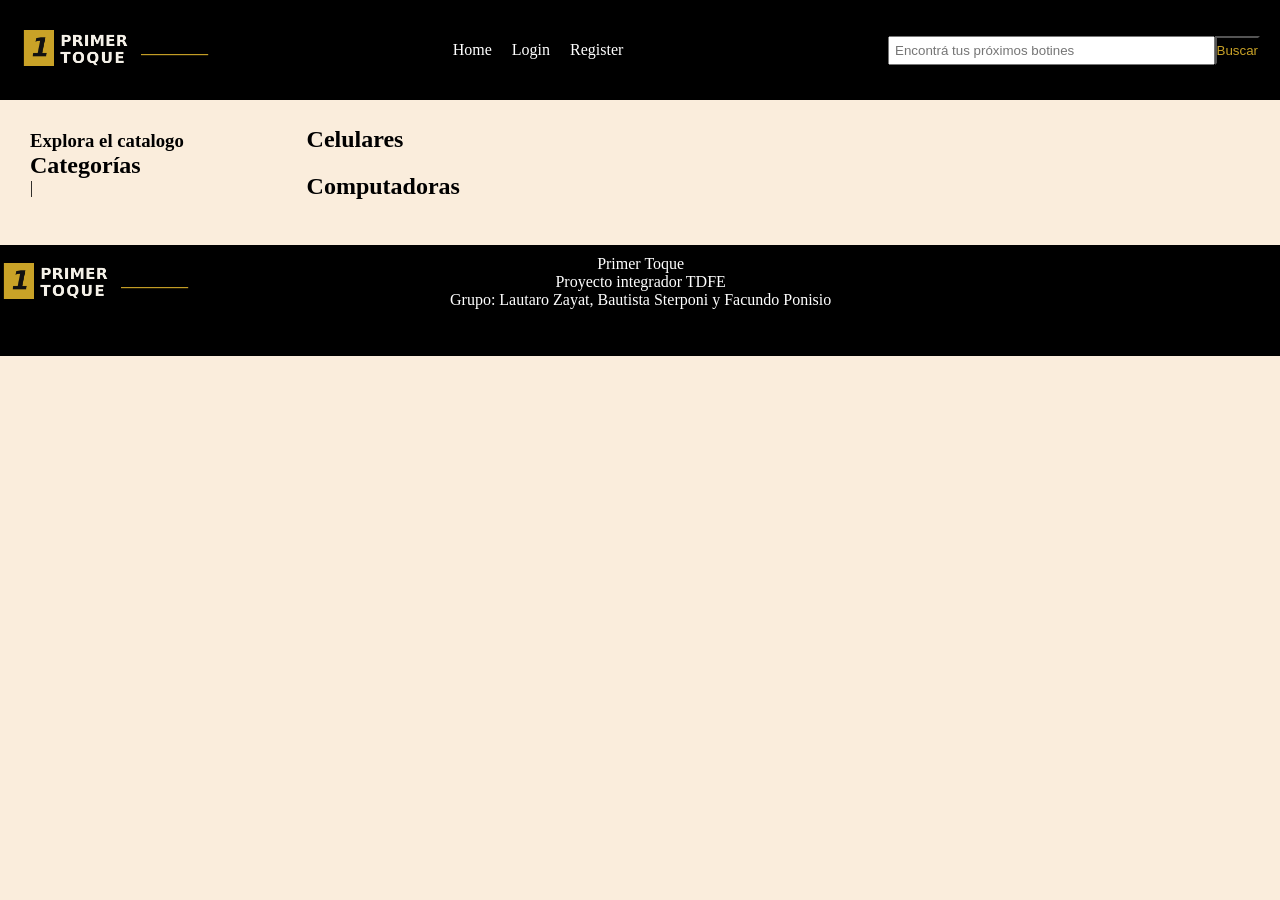
==== commit 695daccc: "correcciones y hice cosas en varios" ====
--- a/index.html
+++ b/index.html
@@ -30,10 +30,10 @@
         <h3> Explora el catalogo</h3>
         <h2>Categorías</h2>
         <nav>
-            <ul>
+            <ul id="lista-categorias">
                 
             </ul>
-        </nav>
+        </nav>|
     </aside>
 <main>
 
